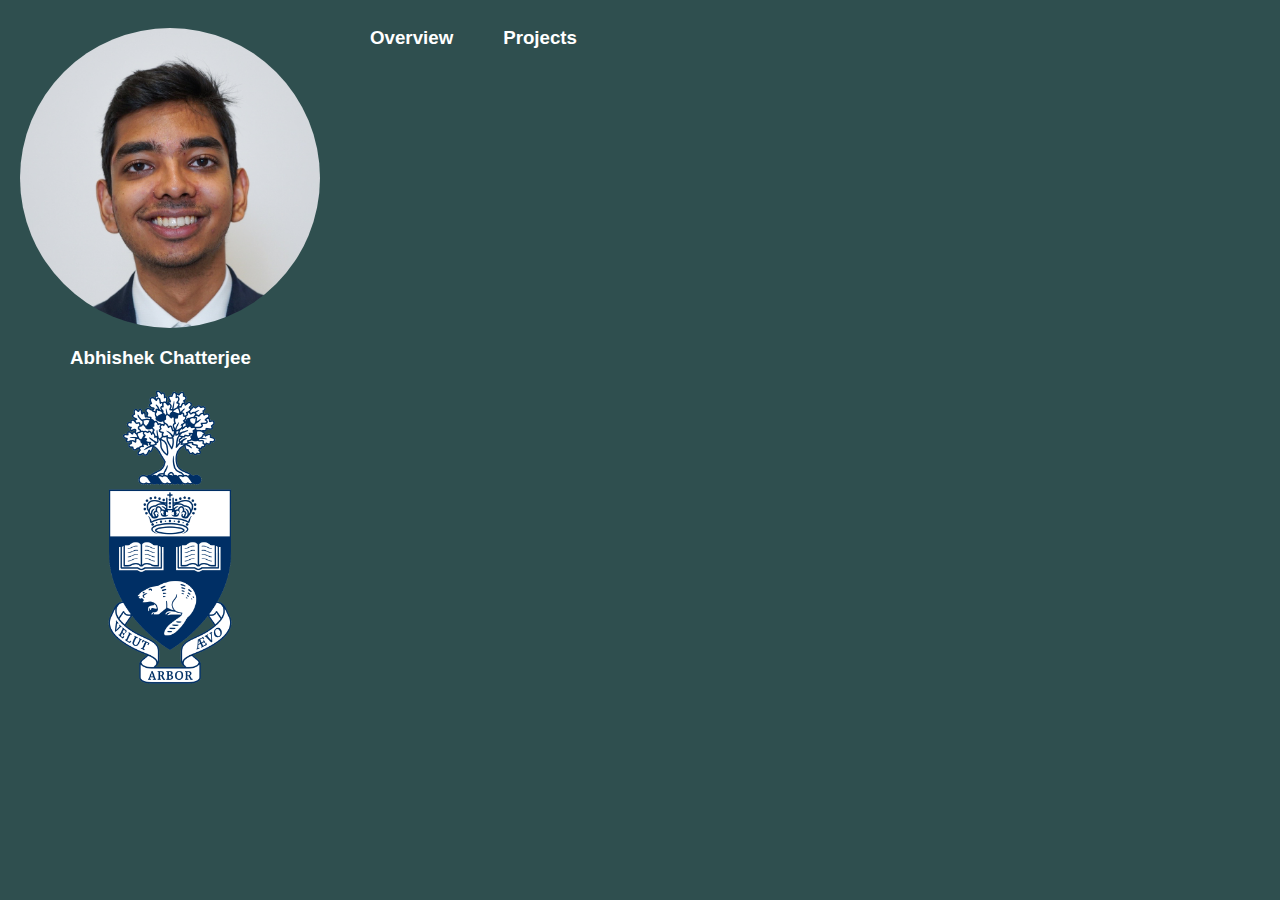
==== index.html @ 42637e8d "finished basic layout" ====
<!DOCTYPE html>
<html>
<title>Abhishek Chatterjee</title>
<link href="style/main.css" rel="stylesheet" type="text/css">

<body>
    <div id="layout">
        <div id="profile-pic">
            <div class="picture picture-size"></div>
            <h3>Abhishek Chatterjee</h3>
            <div class="logo picture-size"></div>
        </div>

        <div id="content">
            <h3>Overview</h3>
            <h3>Projects</h3>
        </div>
    </div>

</body>

</html>
---- style/main.css ----
#layout {
    display: flex;
    flex-direction: row;
    flex-wrap: wrap;
    align-items: flex-start;
    justify-content: flex-start;
}

#profile-pic {
    display: flex;
    flex-direction: column;
    flex-wrap: wrap;
    align-items: flex-start;
    justify-content: flex-start;
    margin-top: 20px;
}

#content {
    display: flex;
    flex-direction: row;
    flex-wrap: wrap;
    align-items: flex-start;
    justify-content: flex-start;
}

.picture-size {
    width: 300px;
    height: 300px;
    background-size: 100%;
    background-repeat: no-repeat;
    border-radius: 50%;
}

.picture {
    background-image: url('../media/profile-pic.jpg');
}

.logo {
    background-image: url('../media/uoft-logo.png');
}

h3 {
    font-family: 'Lucida Sans', 'Lucida Sans Regular', 'Lucida Grande', 'Lucida Sans Unicode', Geneva, Verdana, sans-serif;
    color: white;
    font-weight: bolder;
    margin-left: 50px;
}

body {
    background-color: darkslategrey;
    margin-left: 20px;
}
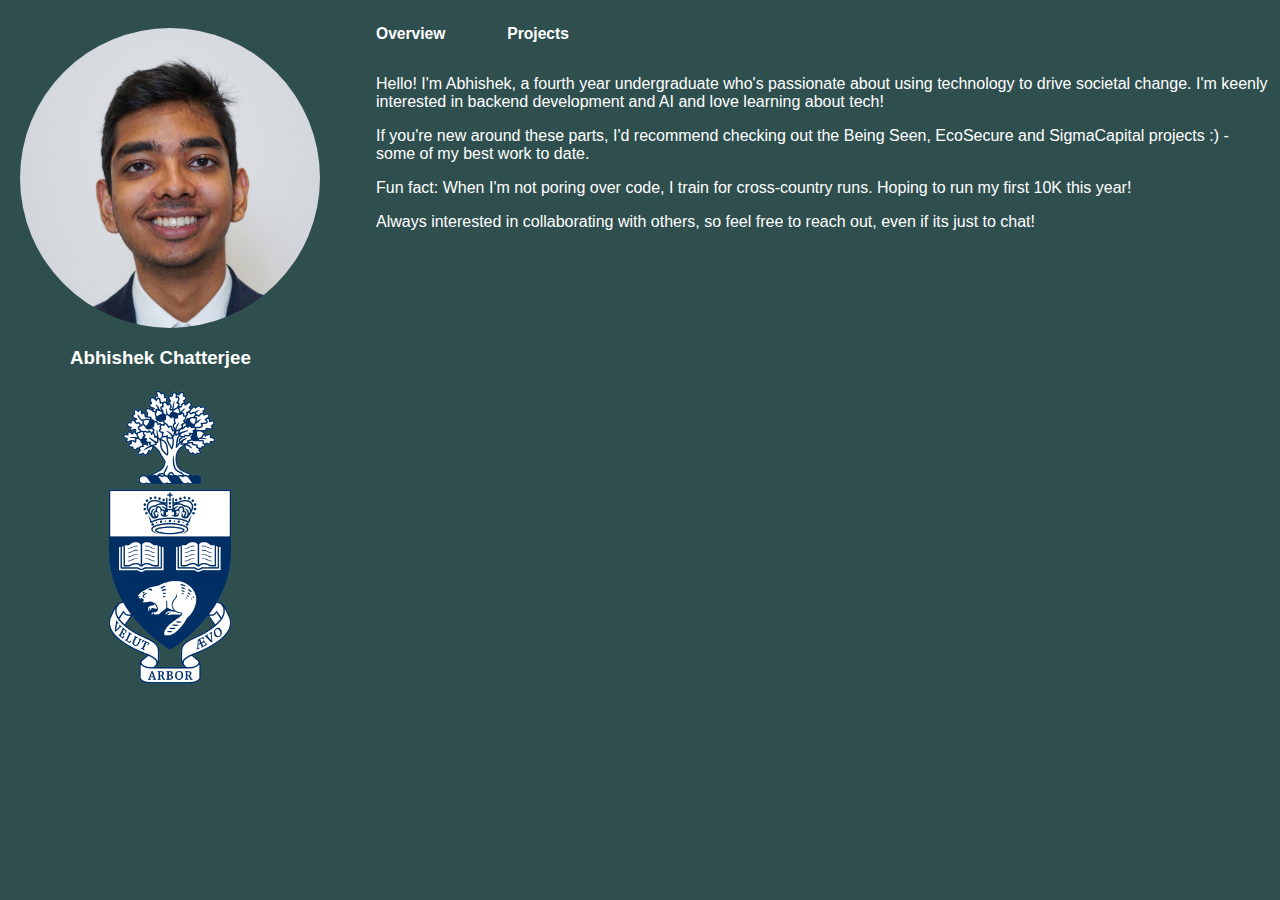
==== commit cb29c9d5: "implemented section navigation" ====
--- a/index.html
+++ b/index.html
@@ -1,7 +1,8 @@
 <!DOCTYPE html>
 <html>
 <title>Abhishek Chatterjee</title>
-<link href="style/main.css" rel="stylesheet" type="text/css">
+<link href="style/main.css" rel="stylesheet" type="text/css" />
+<script type="module" src="/js/index.mjs" defer></script>
 
 <body>
     <div id="layout">
@@ -12,8 +13,28 @@
         </div>
 
         <div id="content">
-            <h3>Overview</h3>
-            <h3>Projects</h3>
+            <div id="headings">
+                <button id="overview">
+                    <h3 id="overview-title">Overview</h3>
+                </button>
+                <button id="projects">
+                    <h3 id="project-title">Projects</h3>
+                </button>
+            </div>
+            <div id="section-content">
+                <p>Hello! I'm Abhishek, a fourth year undergraduate who's passionate about using technology to drive
+                    societal change. I'm keenly interested in backend development and AI and love learning about tech!
+                </p>
+
+                <p>If you're new around these parts, I'd recommend checking out the Being Seen, EcoSecure and
+                    SigmaCapital projects :) - some of my best work to date.</p>
+
+                <p>Fun fact: When I'm not poring over code, I train for cross-country runs. Hoping to run my first 10K
+                    this year!</p>
+
+                <p>Always interested in collaborating with others, so feel free to reach out, even if its just to chat!
+                </p>
+            </div>
         </div>
     </div>
 
--- a/style/main.css
+++ b/style/main.css
@@ -1,7 +1,7 @@
 #layout {
     display: flex;
     flex-direction: row;
-    flex-wrap: wrap;
+    flex-wrap: nowrap;
     align-items: flex-start;
     justify-content: flex-start;
 }
@@ -17,10 +17,24 @@
 
 #content {
     display: flex;
+    flex-direction: column;
+    flex-wrap: wrap;
+    align-items: flex-start;
+    justify-content: flex-start;
+}
+
+#headings {
+    display: flex;
     flex-direction: row;
     flex-wrap: wrap;
     align-items: flex-start;
     justify-content: flex-start;
+}
+
+p {
+    margin-left: 56px;
+    color: white;
+    font-family: 'Lucida Sans', 'Lucida Sans Regular', 'Lucida Grande', 'Lucida Sans Unicode', Geneva, Verdana, sans-serif;
 }
 
 .picture-size {
@@ -49,4 +63,9 @@
 body {
     background-color: darkslategrey;
     margin-left: 20px;
+}
+
+button {
+    background-color: transparent;
+    border: transparent;
 }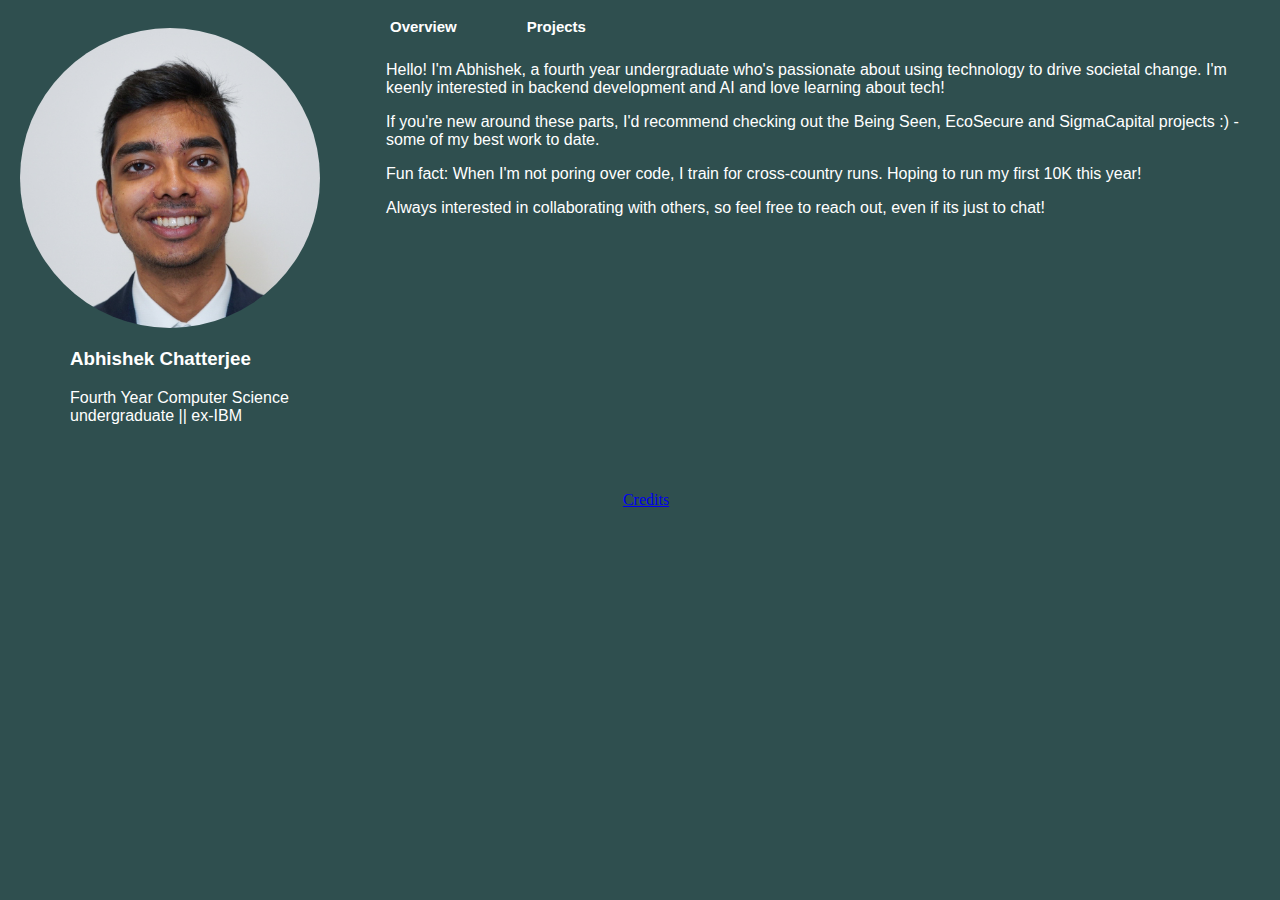
==== commit 66305efa: "added transparency upon hover for buttons and about me links" ====
--- a/index.html
+++ b/index.html
@@ -2,23 +2,38 @@
 <html>
 <title>Abhishek Chatterjee</title>
 <link href="style/main.css" rel="stylesheet" type="text/css" />
+<link href="style/credits.css" rel="stylesheet" type="text/css" />
 <script type="module" src="/js/index.mjs" defer></script>
 
 <body>
     <div id="layout">
         <div id="profile-pic">
             <div class="picture picture-size"></div>
-            <h3>Abhishek Chatterjee</h3>
-            <div class="logo picture-size"></div>
+            <div id="about-me">
+                <h3>Abhishek Chatterjee</h3>
+                <p>Fourth Year Computer Science undergraduate || ex-IBM</p>
+            </div>
+            <!--div class="uoft picture-size"></div-->
+            <div id="links">
+                <button id="linkedin-button">
+                    <div class="linkedin icon-size"></div>
+                </button>
+                <button id="github-button">
+                    <div class="github icon-size"></div>
+                </button>
+                <button id="email-button">
+                    <div class="email icon-size"></div>
+                </button>
+            </div>
         </div>
 
         <div id="content">
             <div id="headings">
                 <button id="overview">
-                    <h3 id="overview-title">Overview</h3>
+                    Overview
                 </button>
                 <button id="projects">
-                    <h3 id="project-title">Projects</h3>
+                    Projects
                 </button>
             </div>
             <div id="section-content">
@@ -38,6 +53,10 @@
         </div>
     </div>
 
+    <footer>
+        <a href="/credits.html">Credits</a>
+    </footer>
+
 </body>
 
 </html>--- a/style/main.css
+++ b/style/main.css
@@ -31,6 +31,13 @@
     justify-content: flex-start;
 }
 
+h3 {
+    font-family: 'Lucida Sans', 'Lucida Sans Regular', 'Lucida Grande', 'Lucida Sans Unicode', Geneva, Verdana, sans-serif;
+    color: white;
+    font-weight: bolder;
+    margin-left: 50px;
+}
+
 p {
     margin-left: 56px;
     color: white;
@@ -45,19 +52,61 @@
     border-radius: 50%;
 }
 
+.icon-size {
+    width: 100px;
+    height: 100px;
+    background-size: 30%;
+    background-repeat: no-repeat;
+    margin: 10px 0px 0px 0px;
+}
+
 .picture {
     background-image: url('../media/profile-pic.jpg');
 }
 
-.logo {
+.uoft {
     background-image: url('../media/uoft-logo.png');
 }
 
-h3 {
-    font-family: 'Lucida Sans', 'Lucida Sans Regular', 'Lucida Grande', 'Lucida Sans Unicode', Geneva, Verdana, sans-serif;
-    color: white;
-    font-weight: bolder;
+.linkedin {
+    background-image: url('../media/linkedin-logo.png');
+}
+
+.github {
+    background-image: url('../media/github-logo.png');
+}
+
+.email {
+    background-image: url('../media/email-logo.png');
+}
+
+#about-me {
+    display: flex;
+    flex-direction: column;
+    flex-wrap: wrap;
+    width: 300px;
+    align-items: flex-start;
+    justify-content: flex-start;
+    margin-top: 20px;
+}
+
+#about-me h3 {
+    margin-top: 0px;
+}
+
+#about-me p {
     margin-left: 50px;
+    margin-top: 0px;
+}
+
+#links {
+    display: flex;
+    flex-direction: row;
+    flex-wrap: nowrap;
+    align-items: flex-start;
+    justify-content: space-between;
+    width: 300px;
+    margin-left: 10px;
 }
 
 body {
@@ -68,4 +117,30 @@
 button {
     background-color: transparent;
     border: transparent;
+}
+
+button:hover {
+    cursor: pointer;
+    background: rgba(211, 211, 211, 0.4);
+    border-radius: 9%;
+}
+
+#headings button {
+    font-family: 'Lucida Sans', 'Lucida Sans Regular', 'Lucida Grande', 'Lucida Sans Unicode', Geneva, Verdana, sans-serif;
+    color: white;
+    font-weight: bolder;
+    margin-left: 50px;
+    font-size: 15px;
+    padding: 10px 10px 10px 10px;
+}
+
+#links button {
+    max-width: 43px;
+    max-height: 50px;
+}
+
+footer {
+    display: flex;
+    align-items: center;
+    justify-content: center;
 }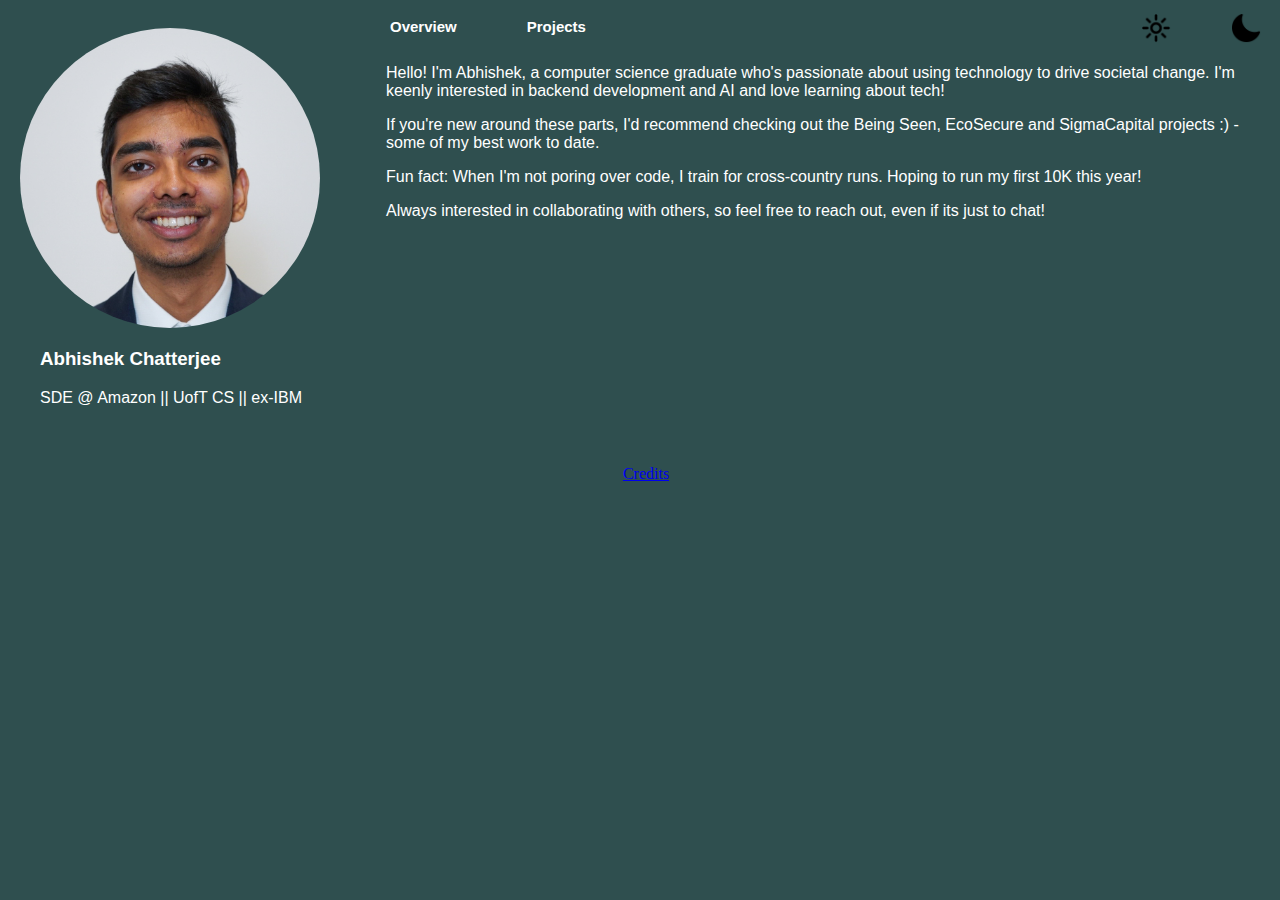
==== commit cb269c42: "added dark and light mode icons and removed unused debug statements" ====
--- a/index.html
+++ b/index.html
@@ -11,7 +11,7 @@
             <div class="picture picture-size"></div>
             <div id="about-me">
                 <h3>Abhishek Chatterjee</h3>
-                <p>Fourth Year Computer Science undergraduate || ex-IBM</p>
+                <p>SDE @ Amazon || UofT CS || ex-IBM</p>
             </div>
             <!--div class="uoft picture-size"></div-->
             <div id="links">
@@ -35,9 +35,17 @@
                 <button id="projects">
                     Projects
                 </button>
+                <div id="theme-toggles">
+                    <button id="light-mode">
+                        <div class="light icon-size"></div>
+                    </button>
+                    <button id="dark-mode">
+                        <div class="dark icon-size"></div>
+                    </button>
+                </div>
             </div>
             <div id="section-content">
-                <p>Hello! I'm Abhishek, a fourth year undergraduate who's passionate about using technology to drive
+                <p>Hello! I'm Abhishek, a computer science graduate who's passionate about using technology to drive
                     societal change. I'm keenly interested in backend development and AI and love learning about tech!
                 </p>
 
--- a/style/main.css
+++ b/style/main.css
@@ -31,11 +31,21 @@
     justify-content: flex-start;
 }
 
+#theme-toggles {
+    display: flex;
+    flex-direction: row;
+    flex-wrap: nowrap;
+    align-items: flex-end;
+    justify-content: flex-end;
+    margin-left: 490px;
+}
+
 h3 {
     font-family: 'Lucida Sans', 'Lucida Sans Regular', 'Lucida Grande', 'Lucida Sans Unicode', Geneva, Verdana, sans-serif;
     color: white;
     font-weight: bolder;
-    margin-left: 50px;
+    margin-left: 20px;
+    margin-top: 0px;
 }
 
 p {
@@ -53,11 +63,11 @@
 }
 
 .icon-size {
-    width: 100px;
-    height: 100px;
-    background-size: 30%;
+    width: 43px;
+    height: 42px;
+    background-size: 70%;
     background-repeat: no-repeat;
-    margin: 10px 0px 0px 0px;
+    margin: 5px 0px 0px 0px;
 }
 
 .picture {
@@ -80,6 +90,14 @@
     background-image: url('../media/email-logo.png');
 }
 
+.light {
+    background-image: url('../media/light-mode.png');
+}
+
+.dark {
+    background-image: url('../media/dark-mode.png');
+}
+
 #about-me {
     display: flex;
     flex-direction: column;
@@ -90,12 +108,8 @@
     margin-top: 20px;
 }
 
-#about-me h3 {
-    margin-top: 0px;
-}
-
 #about-me p {
-    margin-left: 50px;
+    margin-left: 20px;
     margin-top: 0px;
 }
 
@@ -134,9 +148,15 @@
     padding: 10px 10px 10px 10px;
 }
 
+#theme-toggles button {
+    padding: 0px 0px 0px 5px;
+    max-width: 40px;
+    max-height: 40px;
+}
+
 #links button {
     max-width: 43px;
-    max-height: 50px;
+    max-height: 42px;
 }
 
 footer {
